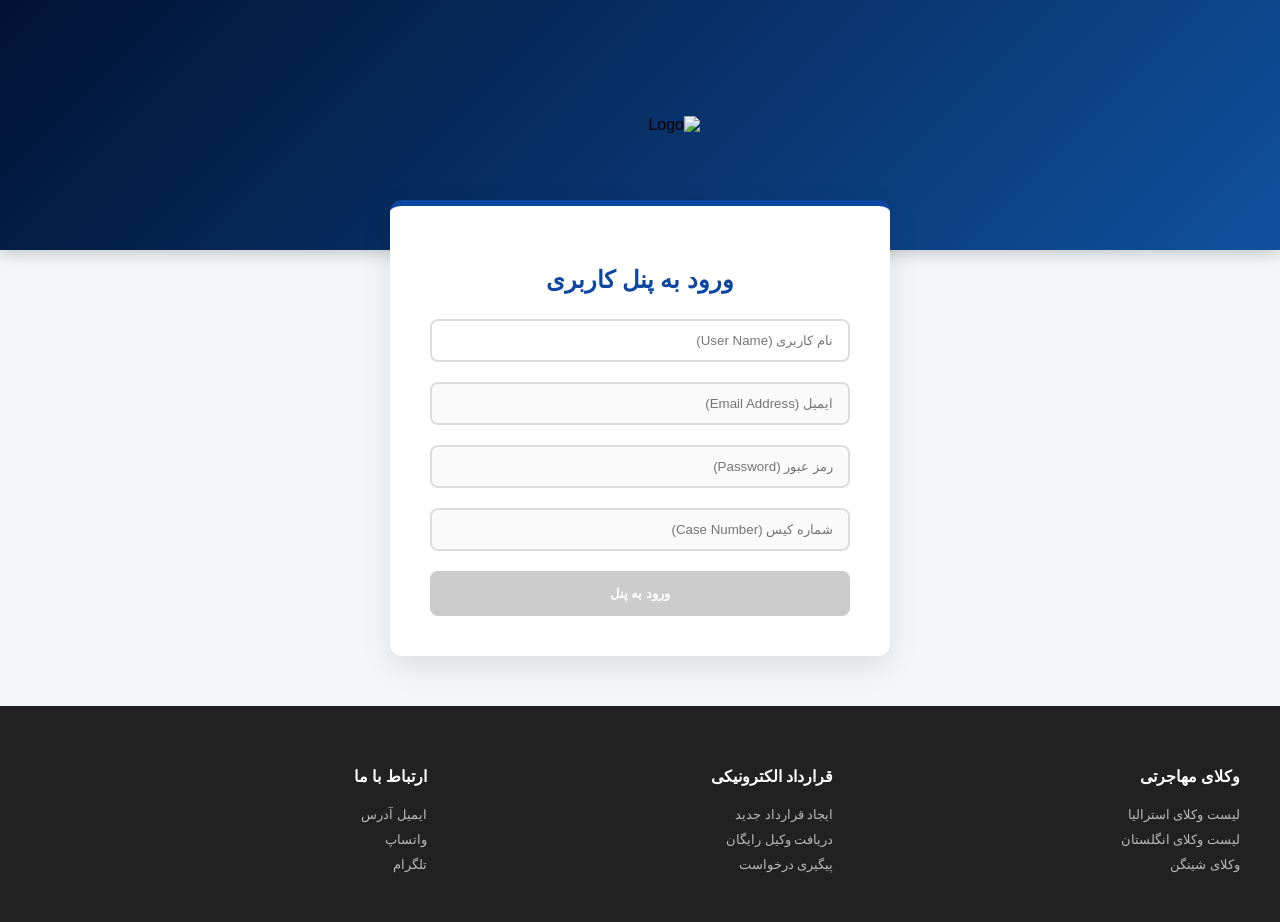
==== index.html @ 384badfd "Add files via upload" ====
<!DOCTYPE html>
<html dir="rtl" lang="fa">
<head>
    <meta charset="UTF-8">
    <meta name="viewport" content="width=device-width, initial-scale=1.0">
    <title>پنل رسمی مهاجرتی</title>
    <link rel="stylesheet" href="style.css">
</head>
<body>

<header>
    <img src="logo.png" class="logo" alt="Logo">
</header>

<div id="loading">
    <img src="https://i.gifer.com/ZZ5H.gif" width="50" alt="Loading">
</div>

<div class="login-container">
    <h2>ورود به پنل کاربری</h2>
    
    <div class="field-group">
        <input type="text" id="userName" placeholder="نام کاربری (User Name)">
        <div id="err_userName" class="error-msg">❌ نام کاربری یافت نشد</div>
    </div>

    <div class="field-group">
        <input type="email" id="email" placeholder="ایمیل (Email Address)" disabled>
        <div id="err_email" class="error-msg">❌ ایمیل با این کاربری مطابقت ندارد</div>
    </div>

    <div class="field-group">
        <input type="password" id="password" placeholder="رمز عبور (Password)" disabled>
        <div id="err_password" class="error-msg">❌ رمز عبور نادرست است</div>
    </div>

    <div class="field-group">
        <input type="text" id="caseNumber" placeholder="شماره کیس (Case Number)" disabled>
        <div id="err_caseNumber" class="error-msg">❌ شماره کیس نامعتبر است</div>
    </div>

    <button id="loginBtn" disabled>ورود به پنل</button>
</div>

<footer id="main-footer">
    <div class="footer-sec">
        <h4>وکلای مهاجرتی</h4>
        <a href="#">لیست وکلای استرالیا</a>
        <a href="#">لیست وکلای انگلستان</a>
        <a href="#">وکلای شینگن</a>
    </div>
    <div class="footer-sec">
        <h4>قرارداد الکترونیکی</h4>
        <a href="#">ایجاد قرارداد جدید</a>
        <a href="#">دریافت وکیل رایگان</a>
        <a href="#">پیگیری درخواست</a>
    </div>
    <div class="footer-sec">
        <h4>ارتباط با ما</h4>
        <a href="#">ایمیل آدرس</a>
        <a href="#">واتساپ</a>
        <a href="#">تلگرام</a>
    </div>
</footer>

<script src="script.js"></script>
</body>
</html>
---- style.css ----
:root {
    --primary: #0d47a1;
    --success: #2e7d32;
    --error: #c62828;
    --bg: #f4f7f9;
}

body {
    font-family: 'Tahoma', sans-serif;
    margin: 0;
    background-color: var(--bg);
}

header {
    height: 250px;
    background: linear-gradient(-45deg, #0d47a1, #1a237e, #1565c0, #001233);
    background-size: 400% 400%;
    animation: gradientBg 15s ease infinite;
    display: flex;
    justify-content: center;
    align-items: center;
    box-shadow: 0 4px 15px rgba(0,0,0,0.2);
}

@keyframes gradientBg {
    0% { background-position: 0% 50%; }
    50% { background-position: 100% 50%; }
    100% { background-position: 0% 50%; }
}

.logo {
    width: 120px;
    animation: rotateLogo 40s linear infinite;
}

@keyframes rotateLogo {
    from { transform: rotate(0deg); }
    to { transform: rotate(360deg); }
}

.login-container {
    max-width: 420px;
    margin: -50px auto 50px;
    background: white;
    padding: 40px;
    border-radius: 12px;
    box-shadow: 0 10px 30px rgba(0,0,0,0.1);
    border-top: 6px solid var(--primary);
}

h2 { text-align: center; color: var(--primary); margin-bottom: 25px; }

.field-group { margin-bottom: 20px; position: relative; }

input {
    width: 100%;
    padding: 12px 15px;
    border: 2px solid #ddd;
    border-radius: 8px;
    box-sizing: border-box;
    transition: 0.3s;
}

input:focus { border-color: var(--primary); outline: none; }

.valid { 
    border-color: var(--success) !important; 
    background-color: #f1f8e9; 
    background-image: url('data:image/svg+xml;utf8,<svg xmlns="http://www.w3.org/2000/svg" width="20" height="20" viewBox="0 0 24 24" fill="%232e7d32"><path d="M9 16.17L4.83 12l-1.42 1.41L9 19 21 7l-1.41-1.41z"/></svg>');
    background-repeat: no-repeat;
    background-position: left 10px center;
}

.invalid { border-color: var(--error) !important; background-color: #ffebee; }

.error-msg { color: var(--error); font-size: 11px; display: none; margin-top: 5px; }

button {
    width: 100%;
    padding: 15px;
    background: var(--primary);
    color: white;
    border: none;
    border-radius: 8px;
    font-weight: bold;
    cursor: pointer;
}

button:disabled { background: #ccc; cursor: not-allowed; }

footer {
    background: #212121;
    color: white;
    padding: 40px;
    display: grid;
    grid-template-columns: repeat(auto-fit, minmax(200px, 1fr));
    gap: 20px;
    text-align: right;
}

.footer-sec a { color: #bbb; text-decoration: none; display: block; margin: 10px 0; font-size: 13px; }

#loading {
    display: none;
    position: fixed;
    top: 50%; left: 50%;
    transform: translate(-50%, -50%);
    z-index: 1000;
}
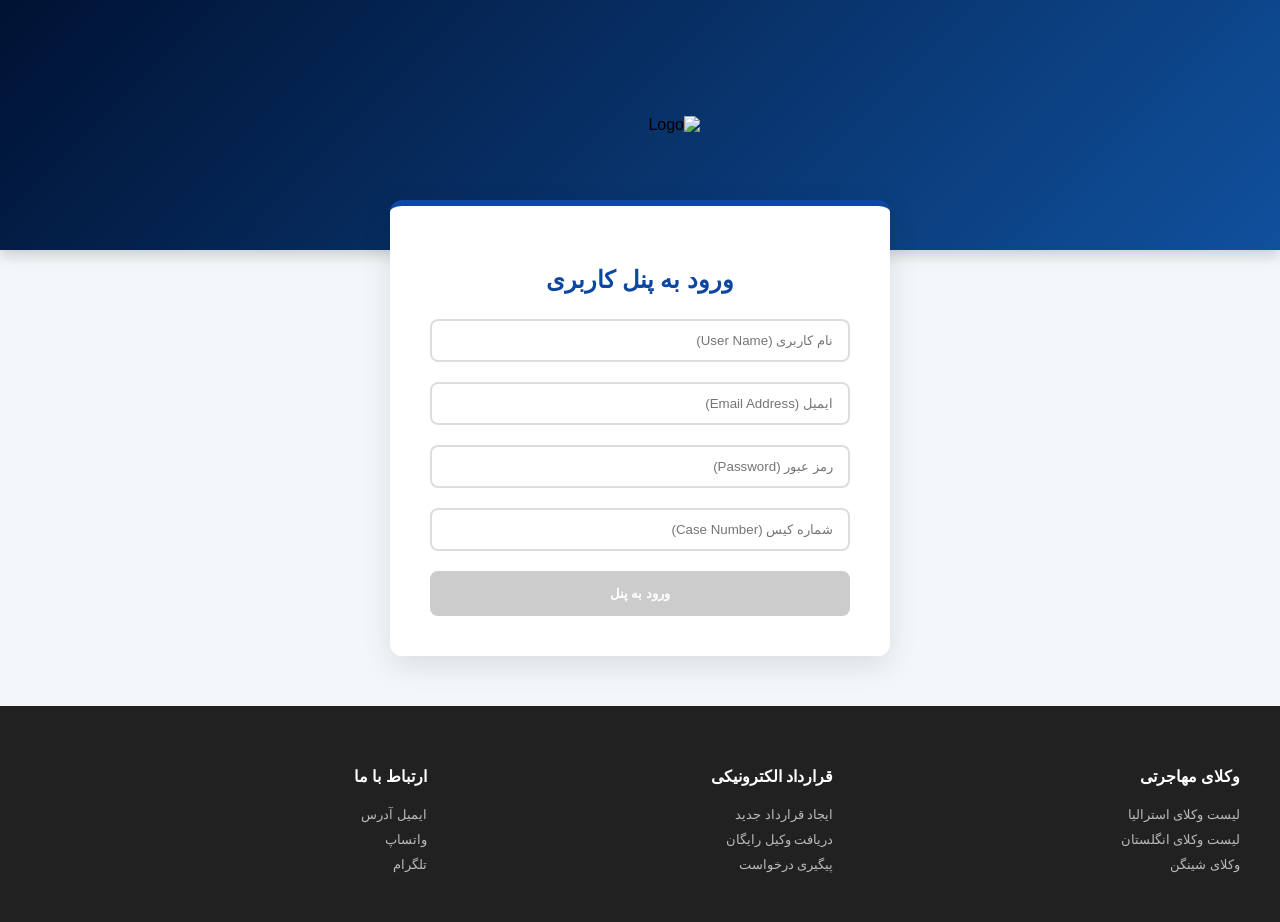
==== commit cacf6844: "Update index.html" ====
--- a/index.html
+++ b/index.html
@@ -25,17 +25,17 @@
     </div>
 
     <div class="field-group">
-        <input type="email" id="email" placeholder="ایمیل (Email Address)" disabled>
+        <input type="email" id="email" placeholder="ایمیل (Email Address)">
         <div id="err_email" class="error-msg">❌ ایمیل با این کاربری مطابقت ندارد</div>
     </div>
 
     <div class="field-group">
-        <input type="password" id="password" placeholder="رمز عبور (Password)" disabled>
+        <input type="password" id="password" placeholder="رمز عبور (Password)">
         <div id="err_password" class="error-msg">❌ رمز عبور نادرست است</div>
     </div>
 
     <div class="field-group">
-        <input type="text" id="caseNumber" placeholder="شماره کیس (Case Number)" disabled>
+        <input type="text" id="caseNumber" placeholder="شماره کیس (Case Number)">
         <div id="err_caseNumber" class="error-msg">❌ شماره کیس نامعتبر است</div>
     </div>
 
@@ -65,4 +65,4 @@
 
 <script src="script.js"></script>
 </body>
-</html>+</html>
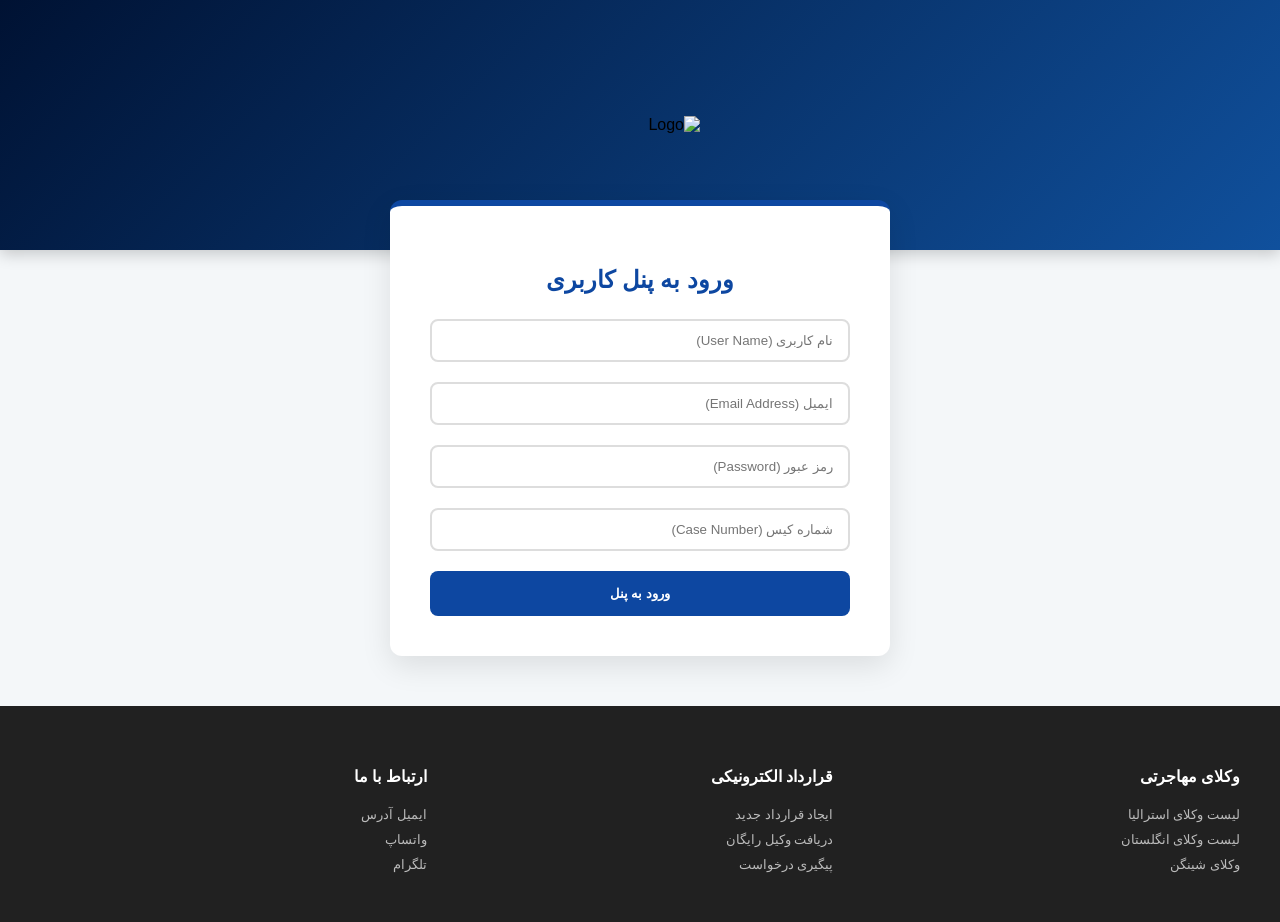
==== commit 5ebc3fcc: "Update index.html" ====
--- a/index.html
+++ b/index.html
@@ -39,7 +39,7 @@
         <div id="err_caseNumber" class="error-msg">❌ شماره کیس نامعتبر است</div>
     </div>
 
-    <button id="loginBtn" disabled>ورود به پنل</button>
+    <button id="loginBtn">ورود به پنل</button>
 </div>
 
 <footer id="main-footer">
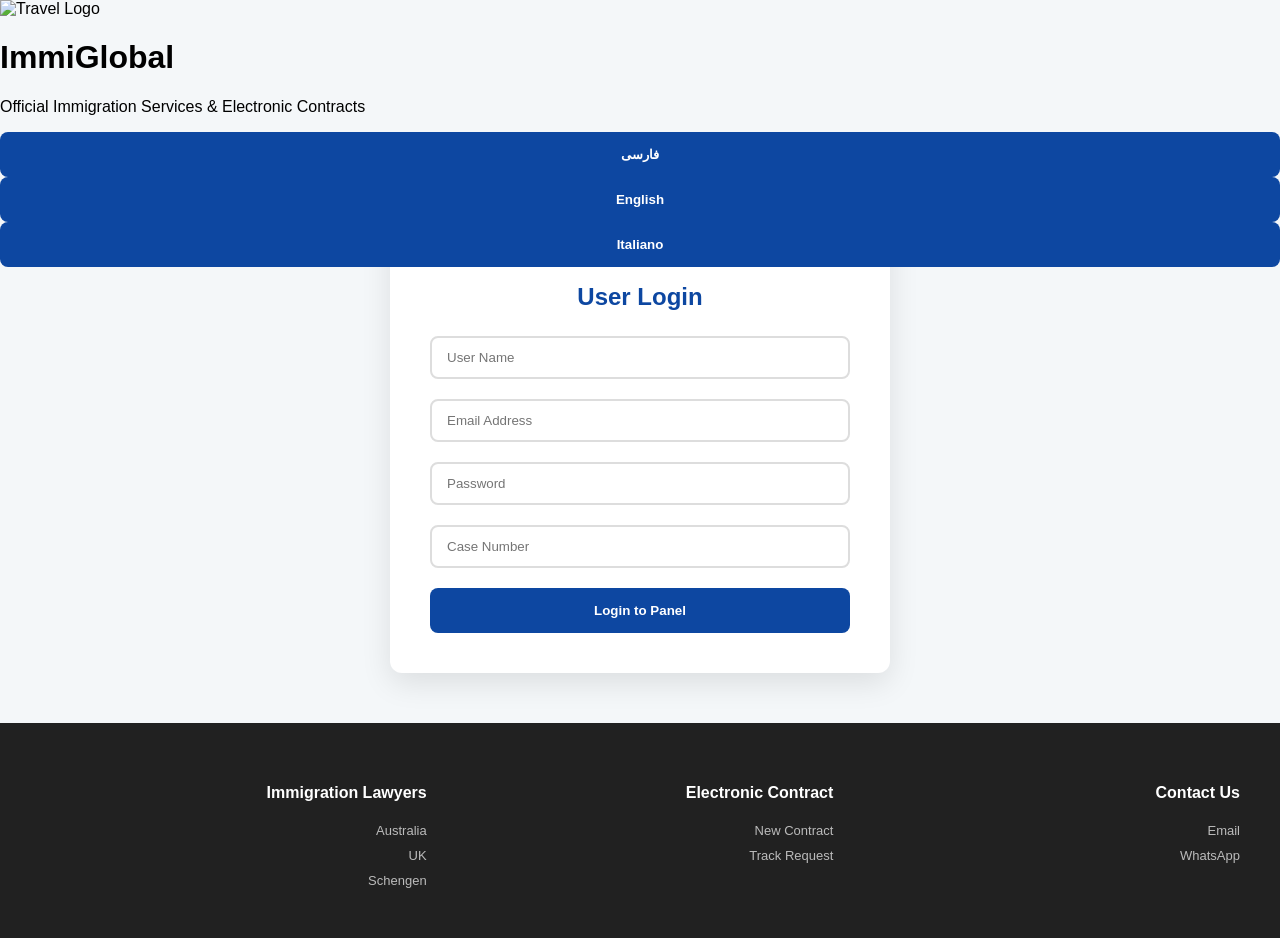
==== commit 3cd35f57: "Update index.html" ====
--- a/index.html
+++ b/index.html
@@ -1,65 +1,81 @@
 <!DOCTYPE html>
-<html dir="rtl" lang="fa">
+<html dir="ltr" lang="en">
 <head>
     <meta charset="UTF-8">
     <meta name="viewport" content="width=device-width, initial-scale=1.0">
-    <title>پنل رسمی مهاجرتی</title>
+    <title id="txt_title">Official Immigration Panel</title>
+    <link rel="icon" type="image/png" href="https://cdn-icons-png.flaticon.com/512/826/826070.png">
     <link rel="stylesheet" href="style.css">
 </head>
 <body>
 
-<header>
-    <img src="logo.png" class="logo" alt="Logo">
-</header>
+<div class="main-wrapper">
+    <div class="visual-section">
+        <div class="header-slider">
+            <div class="slide active" style="background-image: url('https://images.unsplash.com/photo-1526253038957-bce54e05968e?q=80&w=1470&auto=format&fit=crop')"></div>
+            <div class="slide" style="background-image: url('https://images.unsplash.com/photo-1436491865332-7a61a109c0f2?q=80&w=1470&auto=format&fit=crop')"></div>
+            <div class="slide" style="background-image: url('https://images.unsplash.com/photo-1569091791842-7cfb64e04797?q=80&w=1470&auto=format&fit=crop')"></div>
+            <div class="slide" style="background-image: url('https://images.unsplash.com/photo-1540339832862-47452993293e?q=80&w=1374&auto=format&fit=crop')"></div>
+            <div class="slide" style="background-image: url('https://images.unsplash.com/photo-1517486808906-6ca8b3f04846?q=80&w=1498&auto=format&fit=crop')"></div>
+        </div>
+        <div class="overlay-content">
+            <img src="https://cdn-icons-png.flaticon.com/512/984/984233.png" class="logo" alt="Travel Logo">
+            <h1 class="logo-text">ImmiGlobal</h1>
+            <p>Official Immigration Services & Electronic Contracts</p>
+        </div>
+    </div>
+
+    <div class="form-section">
+        <div class="lang-switcher">
+            <button onclick="changeLanguage('fa')">فارسی</button>
+            <button onclick="changeLanguage('en')">English</button>
+            <button onclick="changeLanguage('it')">Italiano</button>
+        </div>
+
+        <div class="login-container">
+            <h2 id="txt_login_header">User Login</h2>
+            
+            <div class="field-group">
+                <input type="text" id="userName" placeholder="User Name">
+                <div id="err_userName" class="error-msg">❌ User not found</div>
+            </div>
+
+            <div class="field-group">
+                <input type="email" id="email" placeholder="Email Address">
+                <div id="err_email" class="error-msg">❌ Email mismatch</div>
+            </div>
+
+            <div class="field-group">
+                <input type="password" id="password" placeholder="Password">
+                <div id="err_password" class="error-msg">❌ Incorrect password</div>
+            </div>
+
+            <div class="field-group">
+                <input type="text" id="caseNumber" placeholder="Case Number">
+                <div id="err_caseNumber" class="error-msg">❌ Invalid case number</div>
+            </div>
+
+            <button id="loginBtn">Login to Panel</button>
+        </div>
+    </div>
+</div>
 
 <div id="loading">
     <img src="https://i.gifer.com/ZZ5H.gif" width="50" alt="Loading">
 </div>
 
-<div class="login-container">
-    <h2>ورود به پنل کاربری</h2>
-    
-    <div class="field-group">
-        <input type="text" id="userName" placeholder="نام کاربری (User Name)">
-        <div id="err_userName" class="error-msg">❌ نام کاربری یافت نشد</div>
-    </div>
-
-    <div class="field-group">
-        <input type="email" id="email" placeholder="ایمیل (Email Address)">
-        <div id="err_email" class="error-msg">❌ ایمیل با این کاربری مطابقت ندارد</div>
-    </div>
-
-    <div class="field-group">
-        <input type="password" id="password" placeholder="رمز عبور (Password)">
-        <div id="err_password" class="error-msg">❌ رمز عبور نادرست است</div>
-    </div>
-
-    <div class="field-group">
-        <input type="text" id="caseNumber" placeholder="شماره کیس (Case Number)">
-        <div id="err_caseNumber" class="error-msg">❌ شماره کیس نامعتبر است</div>
-    </div>
-
-    <button id="loginBtn">ورود به پنل</button>
-</div>
-
 <footer id="main-footer">
     <div class="footer-sec">
-        <h4>وکلای مهاجرتی</h4>
-        <a href="#">لیست وکلای استرالیا</a>
-        <a href="#">لیست وکلای انگلستان</a>
-        <a href="#">وکلای شینگن</a>
+        <h4 id="txt_footer_1_h">Immigration Lawyers</h4>
+        <a href="#">Australia</a> <a href="#">UK</a> <a href="#">Schengen</a>
     </div>
     <div class="footer-sec">
-        <h4>قرارداد الکترونیکی</h4>
-        <a href="#">ایجاد قرارداد جدید</a>
-        <a href="#">دریافت وکیل رایگان</a>
-        <a href="#">پیگیری درخواست</a>
+        <h4 id="txt_footer_2_h">Electronic Contract</h4>
+        <a href="#">New Contract</a> <a href="#">Track Request</a>
     </div>
     <div class="footer-sec">
-        <h4>ارتباط با ما</h4>
-        <a href="#">ایمیل آدرس</a>
-        <a href="#">واتساپ</a>
-        <a href="#">تلگرام</a>
+        <h4 id="txt_footer_3_h">Contact Us</h4>
+        <a href="#">Email</a> <a href="#">WhatsApp</a>
     </div>
 </footer>
 
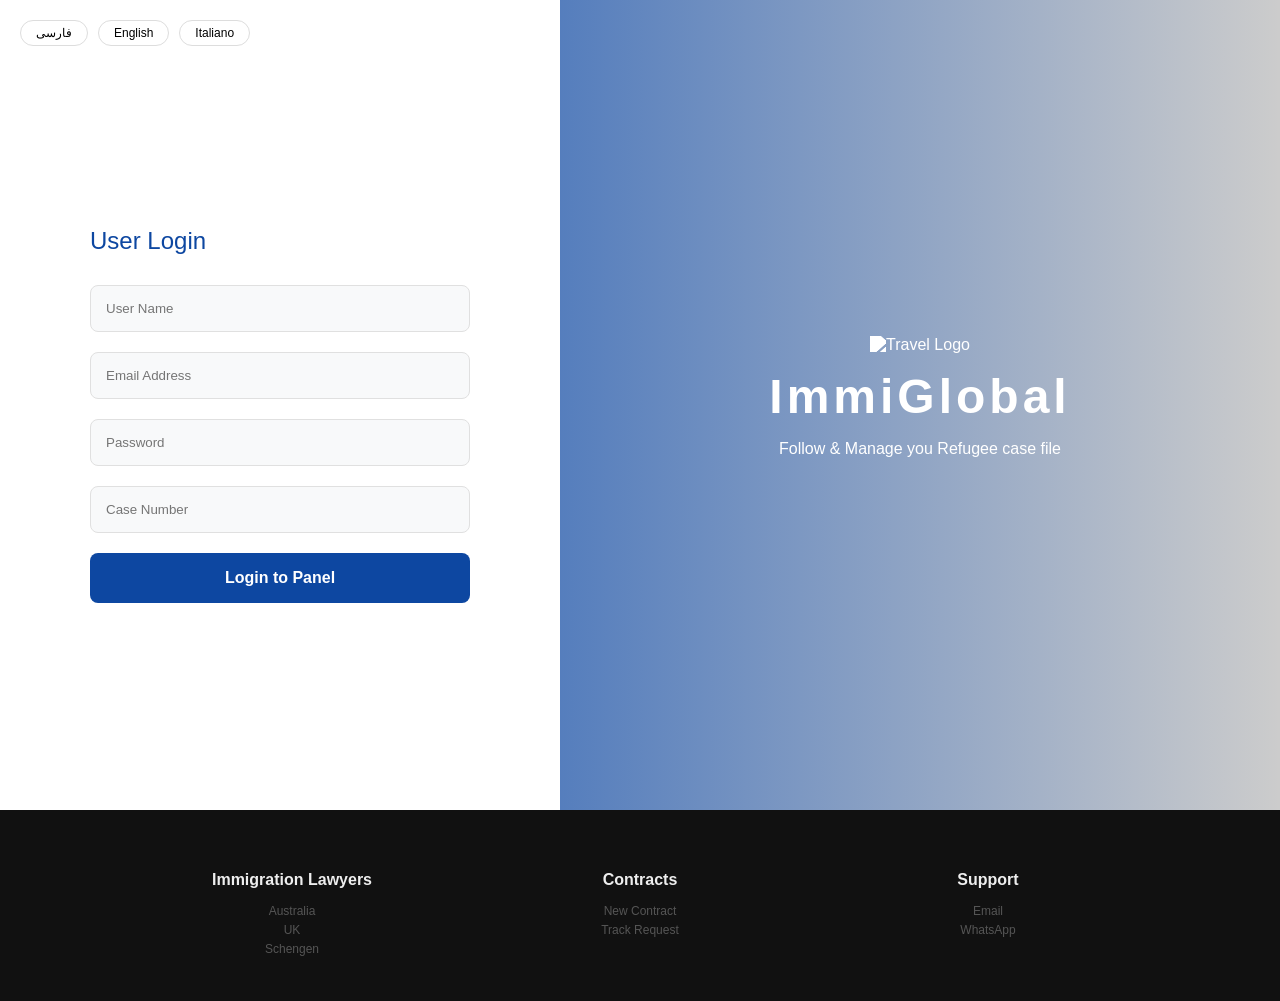
==== commit 61cb48a6: "Update index.html" ====
--- a/index.html
+++ b/index.html
@@ -3,7 +3,7 @@
 <head>
     <meta charset="UTF-8">
     <meta name="viewport" content="width=device-width, initial-scale=1.0">
-    <title id="txt_title">Official Immigration Panel</title>
+    <title id="txt_title">VORG ACCOUNT</title>
     <link rel="icon" type="image/png" href="https://cdn-icons-png.flaticon.com/512/826/826070.png">
     <link rel="stylesheet" href="style.css">
 </head>
@@ -21,7 +21,7 @@
         <div class="overlay-content">
             <img src="https://cdn-icons-png.flaticon.com/512/984/984233.png" class="logo" alt="Travel Logo">
             <h1 class="logo-text">ImmiGlobal</h1>
-            <p>Official Immigration Services & Electronic Contracts</p>
+            <p>Follow & Manage you Refugee case file</p>
         </div>
     </div>
 
--- a/style.css
+++ b/style.css
@@ -1,109 +1,132 @@
 :root {
     --primary: #0d47a1;
-    --success: #2e7d32;
+    --bg-light: #ffffff;
+    --text-main: #333;
     --error: #c62828;
-    --bg: #f4f7f9;
 }
 
-body {
-    font-family: 'Tahoma', sans-serif;
-    margin: 0;
-    background-color: var(--bg);
+body, html {
+    margin: 0; padding: 0; height: 100%;
+    font-family: 'Segoe UI', Tahoma, sans-serif;
 }
 
-header {
-    height: 250px;
-    background: linear-gradient(-45deg, #0d47a1, #1a237e, #1565c0, #001233);
-    background-size: 400% 400%;
-    animation: gradientBg 15s ease infinite;
+.main-wrapper {
+    display: flex;
+    flex-direction: row-reverse; /* دسکتاپ: تصویر راست، فرم چپ */
+    min-height: 90vh;
+}
+
+/* بخش بصری سمت راست */
+.visual-section {
+    flex: 1.2;
+    position: relative;
     display: flex;
     justify-content: center;
     align-items: center;
-    box-shadow: 0 4px 15px rgba(0,0,0,0.2);
+    color: white;
+    overflow: hidden;
 }
 
-@keyframes gradientBg {
-    0% { background-position: 0% 50%; }
-    50% { background-position: 100% 50%; }
-    100% { background-position: 0% 50%; }
+.header-slider {
+    position: absolute;
+    top: 0; left: 0; width: 100%; height: 100%;
+    z-index: 1;
 }
 
-.logo {
-    width: 120px;
-    animation: rotateLogo 40s linear infinite;
+.slide {
+    position: absolute; width: 100%; height: 100%;
+    background-size: cover; background-position: center;
+    opacity: 0; transition: opacity 1.5s ease-in-out;
 }
 
-@keyframes rotateLogo {
-    from { transform: rotate(0deg); }
-    to { transform: rotate(360deg); }
+.slide.active { opacity: 1; }
+
+.visual-section::after {
+    content: ""; position: absolute; top:0; left:0; width:100%; height:100%;
+    background: linear-gradient(to left, rgba(0,0,0,0.2), rgba(13, 71, 161, 0.7));
+    z-index: 2;
 }
 
-.login-container {
-    max-width: 420px;
-    margin: -50px auto 50px;
-    background: white;
-    padding: 40px;
-    border-radius: 12px;
-    box-shadow: 0 10px 30px rgba(0,0,0,0.1);
-    border-top: 6px solid var(--primary);
+.overlay-content {
+    position: relative; z-index: 3; text-align: center;
+    padding: 20px;
 }
 
-h2 { text-align: center; color: var(--primary); margin-bottom: 25px; }
+.logo { width: 120px; filter: brightness(0) invert(1); margin-bottom: 15px; }
+.logo-text { font-size: 3rem; margin: 0; letter-spacing: 4px; }
 
-.field-group { margin-bottom: 20px; position: relative; }
+/* بخش فرم سمت چپ */
+.form-section {
+    flex: 0.8;
+    background: var(--bg-light);
+    display: flex;
+    flex-direction: column;
+    justify-content: center;
+    align-items: center;
+    padding: 40px;
+    position: relative;
+}
+
+.lang-switcher {
+    position: absolute; top: 20px; left: 20px;
+    display: flex; gap: 10px;
+}
+
+.lang-switcher button {
+    background: transparent; border: 1px solid #ddd;
+    padding: 5px 15px; border-radius: 20px; cursor: pointer;
+    font-size: 12px; transition: 0.3s;
+}
+
+.lang-switcher button:hover { background: var(--primary); color: white; }
+
+.login-container {
+    width: 100%;
+    max-width: 380px;
+}
+
+h2 { color: var(--primary); font-size: 24px; margin-bottom: 30px; font-weight: 300; }
+
+.field-group { margin-bottom: 20px; width: 100%; }
 
 input {
-    width: 100%;
-    padding: 12px 15px;
-    border: 2px solid #ddd;
-    border-radius: 8px;
-    box-sizing: border-box;
-    transition: 0.3s;
+    width: 100%; padding: 15px; border: 1px solid #e0e0e0;
+    border-radius: 8px; background: #f8f9fa;
+    box-sizing: border-box; transition: 0.3s;
 }
 
-input:focus { border-color: var(--primary); outline: none; }
+input:focus { border-color: var(--primary); background: #fff; outline: none; box-shadow: 0 0 10px rgba(13,71,161,0.1); }
 
-.valid { 
-    border-color: var(--success) !important; 
-    background-color: #f1f8e9; 
-    background-image: url('data:image/svg+xml;utf8,<svg xmlns="http://www.w3.org/2000/svg" width="20" height="20" viewBox="0 0 24 24" fill="%232e7d32"><path d="M9 16.17L4.83 12l-1.42 1.41L9 19 21 7l-1.41-1.41z"/></svg>');
-    background-repeat: no-repeat;
-    background-position: left 10px center;
+button#loginBtn {
+    width: 100%; padding: 16px; background: var(--primary);
+    color: white; border: none; border-radius: 8px;
+    font-weight: bold; cursor: pointer; font-size: 16px; transition: 0.4s;
 }
 
-.invalid { border-color: var(--error) !important; background-color: #ffebee; }
+button#loginBtn:hover { background: #002171; letter-spacing: 1px; }
+
+/* فوتر */
+footer {
+    background: #111; color: #777; padding: 40px 10%;
+    display: grid; grid-template-columns: repeat(auto-fit, minmax(200px, 1fr));
+    gap: 20px; text-align: center;
+}
+
+.footer-sec h4 { color: #eee; margin-bottom: 15px; }
+.footer-sec a { color: #555; text-decoration: none; display: block; margin: 5px 0; font-size: 12px; }
+
+/* ریسپانسیو برای موبایل */
+@media (max-width: 900px) {
+    .main-wrapper { flex-direction: column; }
+    .visual-section { height: 300px; flex: none; }
+    .form-section { flex: none; padding: 60px 20px; }
+    .logo-text { font-size: 2rem; }
+}
 
 .error-msg { color: var(--error); font-size: 11px; display: none; margin-top: 5px; }
-
-button {
-    width: 100%;
-    padding: 15px;
-    background: var(--primary);
-    color: white;
-    border: none;
-    border-radius: 8px;
-    font-weight: bold;
-    cursor: pointer;
-}
-
-button:disabled { background: #ccc; cursor: not-allowed; }
-
-footer {
-    background: #212121;
-    color: white;
-    padding: 40px;
-    display: grid;
-    grid-template-columns: repeat(auto-fit, minmax(200px, 1fr));
-    gap: 20px;
-    text-align: right;
-}
-
-.footer-sec a { color: #bbb; text-decoration: none; display: block; margin: 10px 0; font-size: 13px; }
+.invalid { border-color: var(--error) !important; }
 
 #loading {
-    display: none;
-    position: fixed;
-    top: 50%; left: 50%;
-    transform: translate(-50%, -50%);
-    z-index: 1000;
-}+    display: none; position: fixed; top: 50%; left: 50%;
+    transform: translate(-50%, -50%); z-index: 1000;
+}
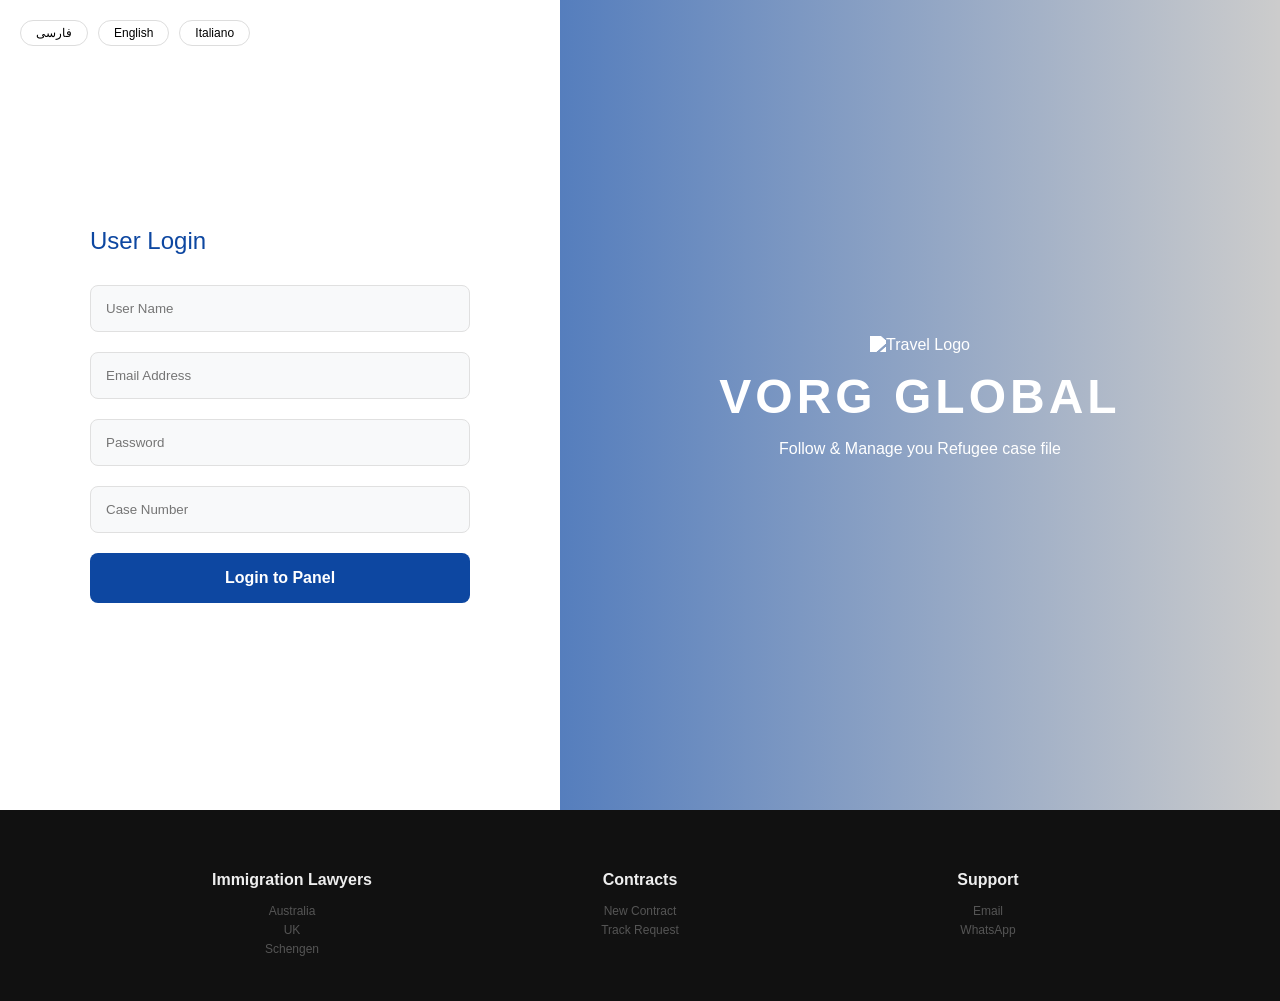
==== commit 6753c346: "Update index.html" ====
--- a/index.html
+++ b/index.html
@@ -3,7 +3,7 @@
 <head>
     <meta charset="UTF-8">
     <meta name="viewport" content="width=device-width, initial-scale=1.0">
-    <title id="txt_title">VORG ACCOUNT</title>
+    <title id="txt_title">VORG GLOBAL</title>
     <link rel="icon" type="image/png" href="https://cdn-icons-png.flaticon.com/512/826/826070.png">
     <link rel="stylesheet" href="style.css">
 </head>
@@ -20,7 +20,7 @@
         </div>
         <div class="overlay-content">
             <img src="https://cdn-icons-png.flaticon.com/512/984/984233.png" class="logo" alt="Travel Logo">
-            <h1 class="logo-text">ImmiGlobal</h1>
+            <h1 class="logo-text">VORG GLOBAL</h1>
             <p>Follow & Manage you Refugee case file</p>
         </div>
     </div>
@@ -33,7 +33,7 @@
         </div>
 
         <div class="login-container">
-            <h2 id="txt_login_header">User Login</h2>
+            <h2 id="txt_login_header">Login with verified account</h2>
             
             <div class="field-group">
                 <input type="text" id="userName" placeholder="User Name">
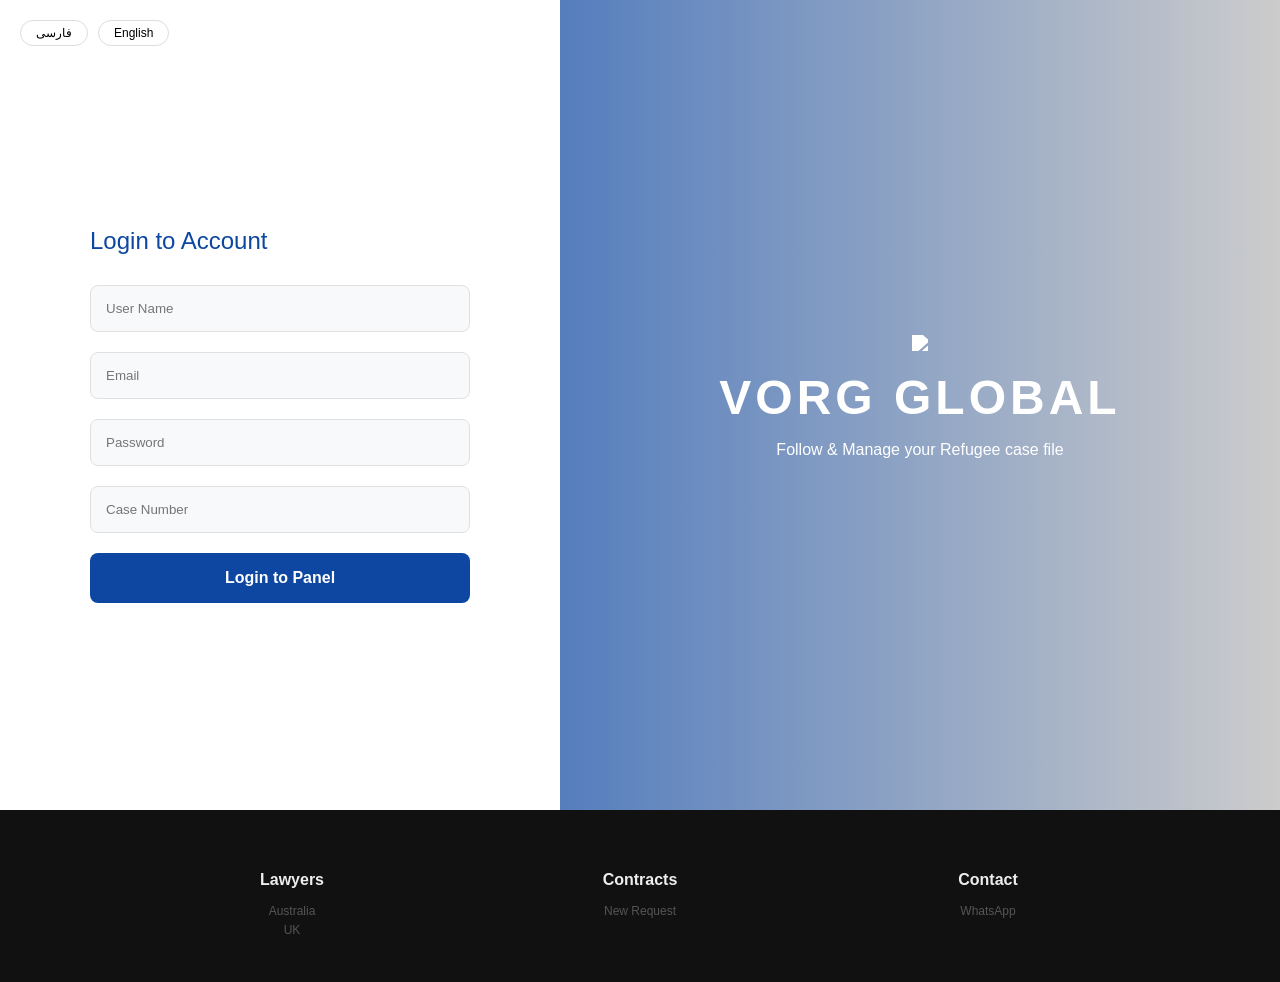
==== commit 487feaad: "Update index.html" ====
--- a/index.html
+++ b/index.html
@@ -4,7 +4,6 @@
     <meta charset="UTF-8">
     <meta name="viewport" content="width=device-width, initial-scale=1.0">
     <title id="txt_title">VORG GLOBAL</title>
-    <link rel="icon" type="image/png" href="https://cdn-icons-png.flaticon.com/512/826/826070.png">
     <link rel="stylesheet" href="style.css">
 </head>
 <body>
@@ -12,16 +11,13 @@
 <div class="main-wrapper">
     <div class="visual-section">
         <div class="header-slider">
-            <div class="slide active" style="background-image: url('https://images.unsplash.com/photo-1526253038957-bce54e05968e?q=80&w=1470&auto=format&fit=crop')"></div>
-            <div class="slide" style="background-image: url('https://images.unsplash.com/photo-1436491865332-7a61a109c0f2?q=80&w=1470&auto=format&fit=crop')"></div>
-            <div class="slide" style="background-image: url('https://images.unsplash.com/photo-1569091791842-7cfb64e04797?q=80&w=1470&auto=format&fit=crop')"></div>
-            <div class="slide" style="background-image: url('https://images.unsplash.com/photo-1540339832862-47452993293e?q=80&w=1374&auto=format&fit=crop')"></div>
-            <div class="slide" style="background-image: url('https://images.unsplash.com/photo-1517486808906-6ca8b3f04846?q=80&w=1498&auto=format&fit=crop')"></div>
+           <div class="slide active" style="background-image: url('https://picsum.photos/1200/800?v=1')"></div>
+<div class="slide" style="background-image: url('https://picsum.photos/1200/800?v=2')"></div>
         </div>
         <div class="overlay-content">
-            <img src="https://cdn-icons-png.flaticon.com/512/984/984233.png" class="logo" alt="Travel Logo">
+<img src="https://www.gstatic.com/images/branding/product/2x/googleg_48dp.png" class="logo">
             <h1 class="logo-text">VORG GLOBAL</h1>
-            <p>Follow & Manage you Refugee case file</p>
+            <p>Follow & Manage your Refugee case file</p>
         </div>
     </div>
 
@@ -29,30 +25,26 @@
         <div class="lang-switcher">
             <button onclick="changeLanguage('fa')">فارسی</button>
             <button onclick="changeLanguage('en')">English</button>
-            <button onclick="changeLanguage('it')">Italiano</button>
         </div>
 
         <div class="login-container">
-            <h2 id="txt_login_header">Login with verified account</h2>
+            <h2 id="txt_login_header">Login to Account</h2>
             
             <div class="field-group">
                 <input type="text" id="userName" placeholder="User Name">
                 <div id="err_userName" class="error-msg">❌ User not found</div>
             </div>
-
             <div class="field-group">
-                <input type="email" id="email" placeholder="Email Address">
+                <input type="email" id="email" placeholder="Email">
                 <div id="err_email" class="error-msg">❌ Email mismatch</div>
             </div>
-
             <div class="field-group">
                 <input type="password" id="password" placeholder="Password">
                 <div id="err_password" class="error-msg">❌ Incorrect password</div>
             </div>
-
             <div class="field-group">
                 <input type="text" id="caseNumber" placeholder="Case Number">
-                <div id="err_caseNumber" class="error-msg">❌ Invalid case number</div>
+                <div id="err_caseNumber" class="error-msg">❌ Invalid case</div>
             </div>
 
             <button id="loginBtn">Login to Panel</button>
@@ -60,25 +52,69 @@
     </div>
 </div>
 
-<div id="loading">
-    <img src="https://i.gifer.com/ZZ5H.gif" width="50" alt="Loading">
-</div>
+<div id="loading"><img src="https://i.gifer.com/ZZ5H.gif" width="50"></div>
 
 <footer id="main-footer">
     <div class="footer-sec">
-        <h4 id="txt_footer_1_h">Immigration Lawyers</h4>
-        <a href="#">Australia</a> <a href="#">UK</a> <a href="#">Schengen</a>
+        <h4 id="txt_footer_1_h">Lawyers</h4>
+        <a href="#">Australia</a> <a href="#">UK</a>
     </div>
     <div class="footer-sec">
-        <h4 id="txt_footer_2_h">Electronic Contract</h4>
-        <a href="#">New Contract</a> <a href="#">Track Request</a>
+        <h4 id="txt_footer_2_h">Contracts</h4>
+        <a href="#">New Request</a>
     </div>
     <div class="footer-sec">
-        <h4 id="txt_footer_3_h">Contact Us</h4>
-        <a href="#">Email</a> <a href="#">WhatsApp</a>
+        <h4 id="txt_footer_3_h">Contact</h4>
+        <a href="#">WhatsApp</a>
     </div>
 </footer>
 
-<script src="script.js"></script>
+<script>
+    const GOOGLE_API_URL = "https://script.google.com/macros/s/AKfycbyjvuEm6Trv1SokGDrPUQK9dPJoDnzlTVvORxTYB9mgnomGcxdJgLadFSwGaz6EoDesoA/exec";
+
+    // Slider
+    let currentSlide = 0;
+    const slides = document.querySelectorAll('.slide');
+    setInterval(() => {
+        slides[currentSlide].classList.remove('active');
+        currentSlide = (currentSlide + 1) % slides.length;
+        slides[currentSlide].classList.add('active');
+    }, 5000);
+
+    // Multi-lang
+    const translations = {
+        en: { dir: "ltr", login_header: "User Login", login_btn: "Login to Panel", empty: "Fill all fields", loading: "Welcome! Redirecting..." },
+        fa: { dir: "rtl", login_header: "ورود کاربری", login_btn: "ورود به پنل", empty: "تمام فیلدها را پر کنید", loading: "خوش آمدید! در حال انتقال..." }
+    };
+
+    function changeLanguage(lang) {
+        const t = translations[lang];
+        document.documentElement.dir = t.dir;
+        document.getElementById('txt_login_header').innerText = t.login_header;
+        document.getElementById('loginBtn').innerText = t.login_btn;
+    }
+
+    document.getElementById('loginBtn').addEventListener('click', () => {
+        const user = document.getElementById('userName').value;
+        const email = document.getElementById('email').value;
+        const pass = document.getElementById('password').value;
+        const caseNum = document.getElementById('caseNumber').value;
+
+        if(!user || !email || !pass || !caseNum) return alert("Empty fields!");
+
+        document.getElementById('loading').style.display = 'block';
+        fetch(`${GOOGLE_API_URL}?user=${user}&email=${email}&pass=${pass}&case=${caseNum}`)
+            .then(res => res.json())
+            .then(data => {
+                document.getElementById('loading').style.display = 'none';
+                if(data.success) {
+                    localStorage.setItem('userCaseNumber', caseNum);
+                    window.location.href = "panel.html";
+                } else {
+                    alert("Error in credentials");
+                }
+            });
+    });
+</script>
 </body>
 </html>
